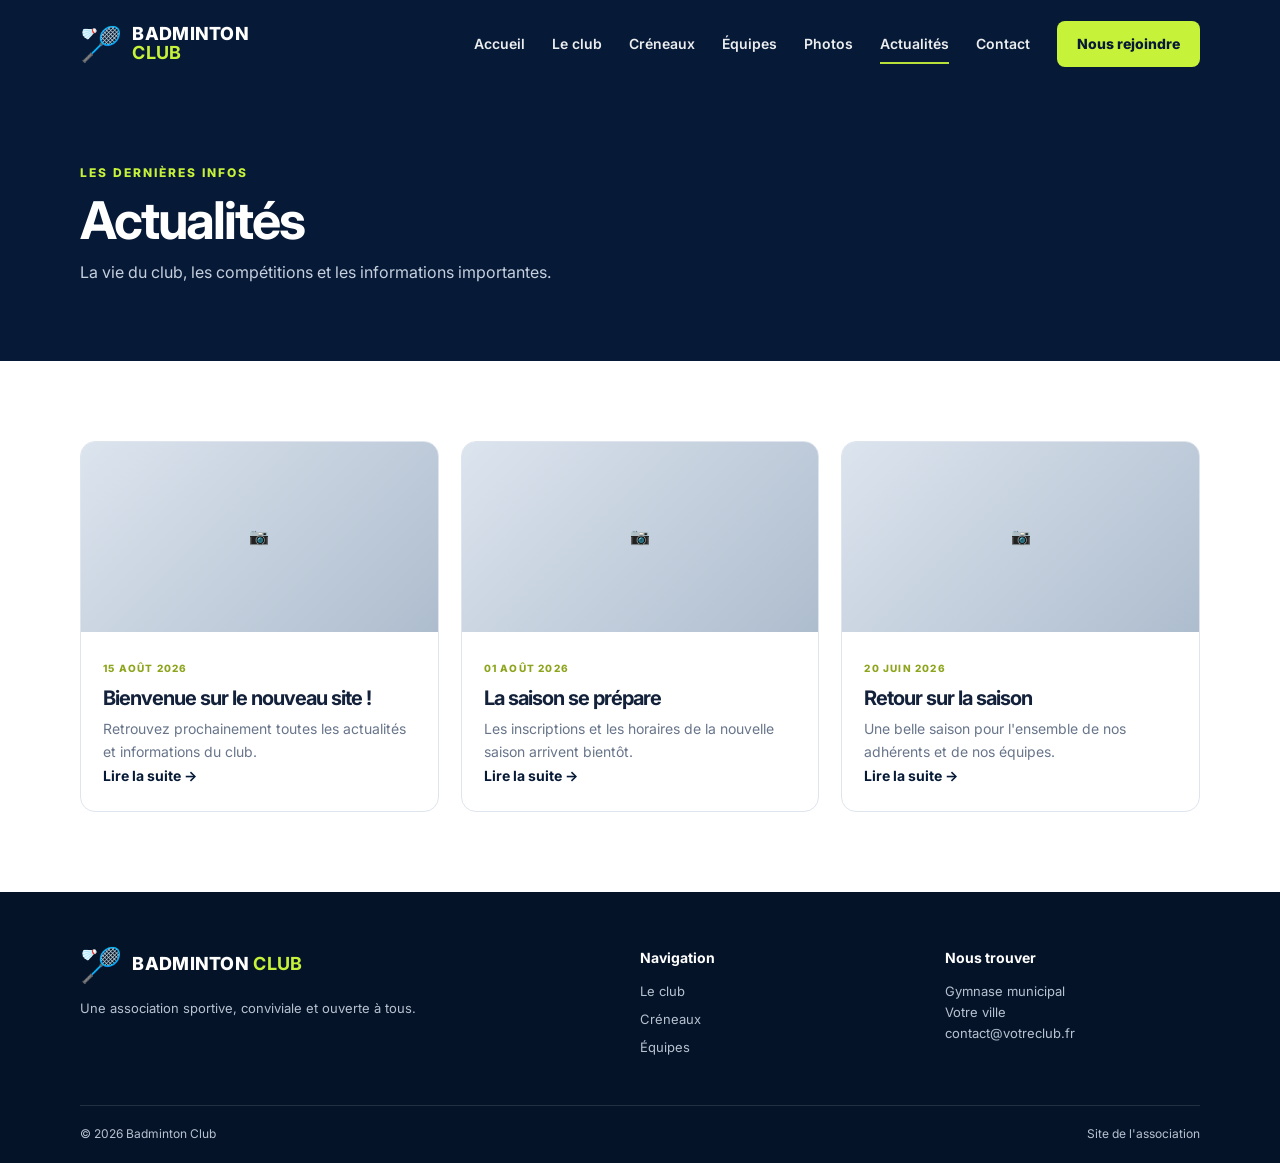
==== actualites.html @ fea5c107 "first commit" ====
<!DOCTYPE html>
<html lang="fr"><head><meta charset="UTF-8"><meta name="viewport" content="width=device-width, initial-scale=1.0">
<title>Actualités — Badminton Club</title>
<link rel="preconnect" href="https://fonts.googleapis.com"><link rel="preconnect" href="https://fonts.gstatic.com" crossorigin>
<link href="https://fonts.googleapis.com/css2?family=Inter:wght@400;500;600;700;800&display=swap" rel="stylesheet">
<link rel="stylesheet" href="assets/css/style.css"></head><body>
<header class="site-header"><div class="container nav-wrap">
<a class="brand" href="index.html"><span class="brand-icon">🏸</span><span>BADMINTON<br><strong>CLUB</strong></span></a>
<button class="menu-toggle" aria-label="Ouvrir le menu" aria-expanded="false"><span></span><span></span><span></span></button>
<nav class="main-nav"><a class="" href="index.html">Accueil</a><a class="" href="club.html">Le club</a><a class="" href="creneaux.html">Créneaux</a><a class="" href="equipes.html">Équipes</a><a class="" href="photos.html">Photos</a><a class="active" href="actualites.html">Actualités</a><a class="" href="contact.html">Contact</a><a class="nav-cta" href="contact.html">Nous rejoindre</a></nav>
</div></header>
<main>
<section class="page-hero"><div class="container"><p class="eyebrow">LES DERNIÈRES INFOS</p><h1>Actualités</h1><p>La vie du club, les compétitions et les informations importantes.</p></div></section>
<section class="section section-light"><div class="container cards-3">
<article class="news-card"><div class="news-image image-placeholder"><div>📷</div></div><div class="news-body"><span class="date">15 AOÛT 2026</span><h2>Bienvenue sur le nouveau site !</h2><p>Retrouvez prochainement toutes les actualités et informations du club.</p><a class="text-link dark-link" href="#">Lire la suite →</a></div></article>
<article class="news-card"><div class="news-image image-placeholder"><div>📷</div></div><div class="news-body"><span class="date">01 AOÛT 2026</span><h2>La saison se prépare</h2><p>Les inscriptions et les horaires de la nouvelle saison arrivent bientôt.</p><a class="text-link dark-link" href="#">Lire la suite →</a></div></article>
<article class="news-card"><div class="news-image image-placeholder"><div>📷</div></div><div class="news-body"><span class="date">20 JUIN 2026</span><h2>Retour sur la saison</h2><p>Une belle saison pour l'ensemble de nos adhérents et de nos équipes.</p><a class="text-link dark-link" href="#">Lire la suite →</a></div></article>
</div></section></main>
<footer class="footer"><div class="container footer-grid">
<div><a class="brand footer-brand" href="index.html"><span class="brand-icon">🏸</span><span>BADMINTON <strong>CLUB</strong></span></a><p>Une association sportive, conviviale et ouverte à tous.</p></div>
<div><h3>Navigation</h3><a href="club.html">Le club</a><a href="creneaux.html">Créneaux</a><a href="equipes.html">Équipes</a></div>
<div><h3>Nous trouver</h3><p>Gymnase municipal<br>Votre ville</p><p>contact@votreclub.fr</p></div>
</div><div class="container footer-bottom"><span>© 2026 Badminton Club</span><span>Site de l'association</span></div></footer>
<script src="assets/js/main.js"></script></body></html>
---- assets/css/style.css ----
:root{
  --navy:#061936;--navy-2:#0b2348;--lime:#c7f23a;--lime-dark:#a9d71f;
  --white:#fff;--text:#13213a;--muted:#68758a;--light:#f5f7fa;--border:#dfe5ed;
  --radius:16px;--shadow:0 12px 35px rgba(6,25,54,.10);--max:1120px;
}
*{box-sizing:border-box;margin:0;padding:0} html{scroll-behavior:smooth}
body{font-family:Inter,Arial,sans-serif;color:var(--text);line-height:1.6;background:var(--white)}
a{text-decoration:none;color:inherit} img{max-width:100%;display:block}
.container{width:min(var(--max),calc(100% - 40px));margin:auto}
.site-header{height:88px;background:var(--navy);color:#fff;position:relative;z-index:100}
.nav-wrap{height:100%;display:flex;align-items:center;justify-content:space-between}
.brand{display:flex;align-items:center;gap:10px;font-weight:800;line-height:1.05;font-size:18px;letter-spacing:.3px}
.brand strong,.brand span:last-child strong{color:var(--lime)}
.brand-icon{font-size:34px}
.main-nav{display:flex;align-items:center;gap:27px;font-size:14px;font-weight:600}
.main-nav>a:not(.nav-cta){opacity:.92;position:relative;padding:32px 0}
.main-nav>a:not(.nav-cta):after{content:"";height:2px;background:var(--lime);position:absolute;left:0;right:0;bottom:23px;transform:scaleX(0);transition:.2s}
.main-nav>a.active:after,.main-nav>a:hover:after{transform:scaleX(1)}
.nav-cta{background:var(--lime);color:var(--navy);padding:12px 20px;border-radius:8px;font-weight:800}
.menu-toggle{display:none;background:none;border:0;color:#fff;width:42px;cursor:pointer}.menu-toggle span{display:block;height:2px;background:#fff;margin:6px 0;border-radius:2px}
.hero{min-height:490px;background:linear-gradient(90deg,rgba(6,25,54,.98) 0%,rgba(6,25,54,.84) 45%,rgba(6,25,54,.25) 100%),url("../images/hero.jpg") center/cover;position:relative;color:#fff}
.hero-content{min-height:490px;display:flex;align-items:center}.hero-copy{max-width:650px;padding:60px 0}
.eyebrow{font-size:12px;font-weight:800;letter-spacing:2px;color:var(--lime);margin-bottom:12px}.eyebrow.dark{color:#92b923}
h1{font-size:clamp(42px,6vw,68px);line-height:1.04;letter-spacing:-2px;margin-bottom:22px}h1 span{color:var(--lime)}
.hero-text{font-size:17px;max-width:560px;color:#eef3fb;margin-bottom:28px}.hero-actions{display:flex;gap:14px;flex-wrap:wrap}
.btn{display:inline-flex;align-items:center;justify-content:center;gap:8px;border:0;border-radius:9px;padding:13px 22px;font:700 14px Inter;cursor:pointer;transition:.2s}
.btn-primary{background:var(--lime);color:var(--navy)}.btn-primary:hover{background:var(--lime-dark);transform:translateY(-2px)}
.inscription-btn {
  padding: 17px 35px;
  font-size: 16px;
  gap: 20px;
}
.inscription-icon {
  font-size: 22px;
}
/* =========================================================
   BOUTONS
   ========================================================= */

.btn-outline {
    border: 1px solid rgba(255, 255, 255, 0.75);
    color: #fff;
}

.btn-outline:hover {
    background: #fff;
    color: var(--navy);
}

.btn-dark {
    background: var(--navy);
    color: #fff;
}

.btn-dark:hover {
    transform: translateY(-2px);
}


/* =========================================================
   BANDEAU DES POINTS FORTS
   ========================================================= */

.feature-strip {
    background: #fff;
    padding: 20px 0;
    box-shadow: 0 6px 25px rgba(0, 0, 0, 0.05);
    position: relative;
    z-index: 2;
}

.feature-grid {
    display: grid;
    grid-template-columns: repeat(3, 1fr);
    gap: 22px;
}

.feature-card {
    display: flex;
    align-items: center;
    gap: 16px;
    padding: 14px 20px;
    border: 1px solid var(--border);
    border-radius: 13px;
}

.feature-icon {
    display: grid;
    place-items: center;
    flex: 0 0 48px;
    height: 48px;
    background: var(--navy);
    border-radius: 50%;
    color: #fff;
    font-size: 22px;
}

.feature-card h3 {
    font-size: 15px;
}

.feature-card p {
    font-size: 12px;
    color: var(--muted);
}


/* =========================================================
   SECTIONS
   ========================================================= */

.section {
    padding: 80px 0;
}

.section-light {
    background: #fff;
}

.soft-bg {
    background: var(--light);
}


/* =========================================================
   BLOCS EN DEUX COLONNES
   ========================================================= */

.split {
    display: grid;
    grid-template-columns: 1fr 1fr;
    gap: 70px;
    align-items: center;
}

.split-copy h2,
.section h2 {
    font-size: 36px;
    line-height: 1.15;
    letter-spacing: -1px;
    margin-bottom: 18px;
}

.split-copy > p:not(.eyebrow) {
    color: var(--muted);
    margin-bottom: 14px;
    max-width: 540px;
}

.split-copy .btn {
    margin-top: 12px;
}


/* =========================================================
   IMAGES / PLACEHOLDERS
   ========================================================= */

.image-placeholder {
    min-height: 280px;
    background: linear-gradient(135deg, #dce4ee, #aebdce);
    border-radius: 14px;
    display: grid;
    place-items: center;
    color: var(--navy);
    overflow: hidden;
}

.image-placeholder > div {
    text-align: center;
    display: flex;
    flex-direction: column;
    gap: 7px;
    align-items: center;
    font-weight: 700;
}

.image-placeholder span {
    font-size: 32px;
}

.image-placeholder small {
    font-weight: 500;
    color: #52657e;
}

.tall {
    min-height: 390px;
}


/* =========================================================
   APERÇU DES CRÉNEAUX SUR LA PAGE D'ACCUEIL
   ========================================================= */

.schedule-preview {
    background: var(--navy);
    color: #fff;
}

.section-heading {
    display: flex;
    align-items: end;
    justify-content: space-between;
    margin-bottom: 25px;
}

.light-heading h2 {
    margin: 0;
}

.text-link {
    color: var(--lime);
    font-weight: 700;
    font-size: 14px;
}

.schedule-home-grid {
    display: grid;
    grid-template-columns: repeat(4, 1fr);
    gap: 14px;
}

.schedule-card {
    border: 1px solid rgba(255, 255, 255, 0.25);
    border-radius: 12px;
    padding: 18px;
    display: flex;
    gap: 14px;
}

.schedule-card > span {
    display: grid;
    place-items: center;
    background: rgba(199, 242, 58, 0.14);
    width: 42px;
    height: 42px;
    border-radius: 50%;
}

.schedule-card strong,
.schedule-card small {
    display: block;
}

.schedule-card small {
    font-size: 12px;
    color: #b9c4d4;
}


/* =========================================================
   TABLEAU DES CRÉNEAUX
   ========================================================= */

.schedule-table {
    width: 100%;
    border: 1px solid var(--border);
    border-radius: 14px;
    overflow: hidden;
    background: #fff;
    box-shadow: var(--shadow);
}

.schedule-row {
    display: grid;

    /* Jour / Horaire / Type */
    grid-template-columns: 1fr 1.2fr 1fr;

    align-items: center;
    gap: 20px;

    padding: 18px 22px;

    border-top: 1px solid var(--border);
}

.schedule-row:first-child {
    border-top: none;
}


/* En-tête du tableau */

.schedule-row.header {
    background: var(--navy);
    color: #fff;

    border-top: none;

    font-size: 13px;
    font-weight: 700;
}


/* Texte du tableau */

.schedule-row strong {
    font-size: 14px;
}

.schedule-row > span {
    font-size: 14px;
    color: var(--muted);
}


/* Étiquette "Jeu libre" / "Entraînement" */

.tag {
    display: inline-block;

    width: max-content;

    padding: 5px 12px;

    background: #e9edf2;
    color: #27384f;

    border-radius: 20px;

    font-size: 11px;
    font-weight: 700;
}

.tag-green {
    background: #edf8c9;
    color: #486300;
}


/* =========================================================
   BLOC INFORMATION
   ========================================================= */

.notice {
    margin-top: 25px;

    padding: 20px;

    background: #f2f7df;

    border-left: 4px solid var(--lime-dark);
    border-radius: 8px;
}

.notice strong {
    font-size: 14px;
}

.notice p {
    color: #5d684b;
    font-size: 14px;
    margin-top: 4px;
}


/* =========================================================
   BANDEAU CTA
   ========================================================= */

.cta-banner {
    display: flex;
    justify-content: space-between;
    align-items: center;
    gap: 30px;

    background: var(--light);

    padding: 35px 45px;

    border-radius: 18px;
}

.cta-banner h2 {
    margin-bottom: 5px;
}

.cta-banner p:last-child {
    color: var(--muted);
}


/* =========================================================
   FOOTER
   ========================================================= */

.footer {
    background: #041328;
    color: #b7c2d1;

    padding: 55px 0 20px;
}

.footer-grid {
    display: grid;
    grid-template-columns: 2fr 1fr 1fr;
    gap: 50px;
}

.footer-brand {
    color: #fff;
    margin-bottom: 15px;
}

.footer h3 {
    font-size: 14px;
    color: #fff;
    margin-bottom: 12px;
}

.footer-grid a:not(.brand) {
    display: block;
    font-size: 13px;
    margin: 7px 0;
}

.footer p {
    font-size: 13px;
}

.footer-bottom {
    border-top: 1px solid rgba(255, 255, 255, 0.12);

    margin-top: 40px;
    padding-top: 18px;

    display: flex;
    justify-content: space-between;

    font-size: 12px;
}


/* =========================================================
   EN-TÊTE DES PAGES
   ========================================================= */

.page-hero {
    background: var(--navy);
    color: #fff;

    padding: 75px 0;
}

.page-hero h1 {
    font-size: 52px;
    margin-bottom: 12px;
}

.page-hero > div > p:last-child {
    color: #c5cfdd;
    max-width: 600px;
}


/* =========================================================
   CARTES
   ========================================================= */

.cards-3 {
    display: grid;
    grid-template-columns: repeat(3, 1fr);
    gap: 22px;
}

.cards-2 {
    display: grid;
    grid-template-columns: repeat(2, 1fr);
    gap: 25px;
}

.info-card,
.news-card,
.team-card {
    background: #fff;

    border: 1px solid var(--border);
    border-radius: 15px;

    overflow: hidden;
}

.info-card {
    padding: 28px;
}

.info-card > span {
    font-size: 30px;
}

.info-card h3 {
    margin: 12px 0 7px;
}

.info-card p,
.news-body p,
.team-body p {
    color: var(--muted);
    font-size: 14px;
}


/* =========================================================
   ÉQUIPES
   ========================================================= */

.team-photo {
    border-radius: 0;
    min-height: 240px;
}

.team-body {
    padding: 24px;
}

.team-body h2 {
    margin: 12px 0 8px;
}

.dark-link {
    color: var(--navy);
}


/* =========================================================
   GALERIE
   ========================================================= */

.gallery {
    display: grid;
    grid-template-columns: repeat(3, 1fr);
    gap: 18px;
}

.gallery-item {
    min-height: 240px;
}

.gallery-item.large {
    grid-row: span 2;
    min-height: 498px;
}

.gallery-item .image-placeholder {
    height: 100%;
    min-height: 240px;
}


/* =========================================================
   ACTUALITÉS
   ========================================================= */

.news-image {
    min-height: 190px;
    border-radius: 0;
}

.news-body {
    padding: 22px;
}

.news-body h2 {
    font-size: 20px;
    margin: 8px 0;
}

.date {
    font-size: 10px;
    font-weight: 800;
    letter-spacing: 1.2px;
    color: #8ca51d;
}


/* =========================================================
   CONTACT
   ========================================================= */

.contact-grid {
    display: grid;
    grid-template-columns: 1fr 1fr;
    gap: 70px;
}

.contact-list {
    margin-top: 30px;

    display: grid;
    gap: 18px;
}

.contact-list > div {
    display: flex;
    gap: 14px;
}

.contact-list span {
    font-size: 22px;
}

.contact-list strong {
    font-size: 14px;
}

.contact-list p {
    font-size: 13px;
    color: var(--muted);
}


/* =========================================================
   FORMULAIRE
   ========================================================= */

.form-card {
    background: var(--light);

    border-radius: 16px;

    padding: 30px;
}

.form-card h2 {
    font-size: 25px;
}

.form-card form {
    display: grid;
    gap: 16px;
}

.form-card label {
    display: grid;
    gap: 6px;

    font-size: 13px;
    font-weight: 700;
}

.form-card input,
.form-card textarea {
    font: 14px Inter;

    padding: 12px 14px;

    border: 1px solid var(--border);
    border-radius: 8px;

    background: #fff;

    outline: none;
}

.form-card input:focus,
.form-card textarea:focus {
    border-color: #9ebf2c;
}

.form-help {
    font-size: 11px;
    color: var(--muted);
}


/* =========================================================
   INSCRIPTION
   ========================================================= */

.inscription-list {
    list-style: none;

    margin-top: 20px;

    display: grid;
    gap: 8px;

    color: var(--text);
    font-size: 14px;
}

.inscription-list li {
    font-weight: 600;
}

.inscription-intro {
    margin-bottom: 20px;
    line-height: 1.5;
}

.inscription-choice {
    display: grid;
    gap: 12px;
}

.license-choice {
    display: flex;
    align-items: center;
    gap: 15px;

    padding: 16px;

    background: #fff;

    border: 1px solid var(--border);
    border-radius: 10px;

    transition: 0.2s;
}

.license-choice:hover {
    border-color: var(--lime-dark);

    transform: translateY(-2px);

    box-shadow: var(--shadow);
}

.license-choice > span {
    display: grid;
    place-items: center;

    width: 45px;
    height: 45px;

    flex-shrink: 0;

    background: var(--navy);

    border-radius: 50%;

    font-size: 21px;
}

.license-choice strong,
.license-choice small {
    display: block;
}

.license-choice strong {
    font-size: 14px;
}

.license-choice small {
    color: var(--muted);
    font-size: 12px;
}


/* =========================================================
   RESPONSIVE — TABLETTE
   ========================================================= */

@media (max-width: 900px) {

    .main-nav {
        gap: 15px;
    }

    .main-nav > a:not(.nav-cta) {
        font-size: 12px;
    }

    .schedule-home-grid {
        grid-template-columns: repeat(2, 1fr);
    }

    .feature-grid {
        grid-template-columns: 1fr;
    }

    .split {
        gap: 35px;
    }

    .footer-grid {
        grid-template-columns: 1.5fr 1fr 1fr;
    }
}


/* =========================================================
   RESPONSIVE — MOBILE
   ========================================================= */

@media (max-width: 760px) {

    .container {
        width: min(var(--max), calc(100% - 28px));
    }

    .site-header {
        height: 72px;
    }

    .brand {
        font-size: 15px;
    }

    .brand-icon {
        font-size: 28px;
    }


    /* Menu mobile */

    .menu-toggle {
        display: block;
    }

    .main-nav {
        position: absolute;

        left: 0;
        right: 0;
        top: 72px;

        background: var(--navy);

        display: none;

        flex-direction: column;
        align-items: stretch;

        padding: 12px 20px 22px;

        box-shadow: 0 15px 25px rgba(0, 0, 0, 0.2);

        gap: 0;
    }

    .main-nav.open {
        display: flex;
    }

    .main-nav > a:not(.nav-cta) {
        padding: 13px 5px;
    }

    .main-nav > a:not(.nav-cta)::after {
        display: none;
    }

    .nav-cta {
        text-align: center;
        margin-top: 8px;
    }


    /* Hero */

    .hero,
    .hero-content {
        min-height: 570px;
    }

    .hero {
        background:
            linear-gradient(
                180deg,
                rgba(6, 25, 54, 0.9),
                rgba(6, 25, 54, 0.96)
            ),
            url("../images/hero.jpg") center / cover;
    }

    .hero-copy {
        padding: 45px 0;
    }

    .hero h1 {
        font-size: 46px;
    }

    .hero-text {
        font-size: 15px;
    }


    /* Points forts */

    .feature-strip {
        padding: 15px 0;
    }

    .feature-grid {
        gap: 10px;
    }

    .feature-card {
        padding: 12px 15px;
    }

    .feature-card p {
        font-size: 11px;
    }


    /* Sections */

    .section {
        padding: 58px 0;
    }

    .split,
    .cards-2,
    .contact-grid {
        grid-template-columns: 1fr;
    }

    .split {
        gap: 30px;
    }

    .split .image-placeholder {
        order: -1;
        min-height: 250px;
    }

    .section h2 {
        font-size: 30px;
    }

    .page-hero {
        padding: 55px 0;
    }

    .page-hero h1 {
        font-size: 43px;
    }


    /* Créneaux accueil */

    .schedule-home-grid {
        grid-template-columns: 1fr;
    }

    .section-heading {
        align-items: start;
        gap: 15px;
        flex-direction: column;
    }

    .cta-banner {
        align-items: start;
        flex-direction: column;
        padding: 28px;
    }


    /* Footer */

    .footer-grid {
        grid-template-columns: 1fr 1fr;
        gap: 30px;
    }

    .footer-grid > div:first-child {
        grid-column: 1 / -1;
    }

    .footer-bottom {
        gap: 10px;
        flex-direction: column;
    }


    /* =====================================================
       TABLEAU DES CRÉNEAUX SUR MOBILE
       ===================================================== */

    .schedule-table {
        border-radius: 10px;
    }

    .schedule-row {
        grid-template-columns: 1fr 1fr;

        padding: 16px;

        gap: 10px 15px;
    }

    /* On cache l'en-tête sur mobile */
    .schedule-row.header {
        display: none;
    }

    .schedule-row strong {
        font-size: 14px;
    }

    .schedule-row > span {
        font-size: 12px;
    }

    .schedule-row .tag {
        font-size: 10px;
        padding: 4px 9px;
    }


    /* Cartes / galerie */

    .cards-3,
    .gallery {
        grid-template-columns: 1fr;
    }

    .gallery-item,
    .gallery-item.large {
        grid-row: auto;
        min-height: 250px;
    }

    .gallery-item .image-placeholder {
        min-height: 250px;
    }
}


/* =========================================================
   RESPONSIVE — PETITS TÉLÉPHONES
   ========================================================= */

@media (max-width: 420px) {

    .hero h1 {
        font-size: 39px;
    }

    .hero-actions {
        flex-direction: column;
        align-items: stretch;
    }

    .btn {
        width: 100%;
    }

    .footer-grid {
        grid-template-columns: 1fr;
    }

    .footer-grid > div:first-child {
        grid-column: auto;
    }


    /* Tableau très petit écran */

    .schedule-row {
        grid-template-columns: 1fr;
    }

    .schedule-row > span {
        display: block;
    }

    .form-card {
        padding: 22px;
    }
}
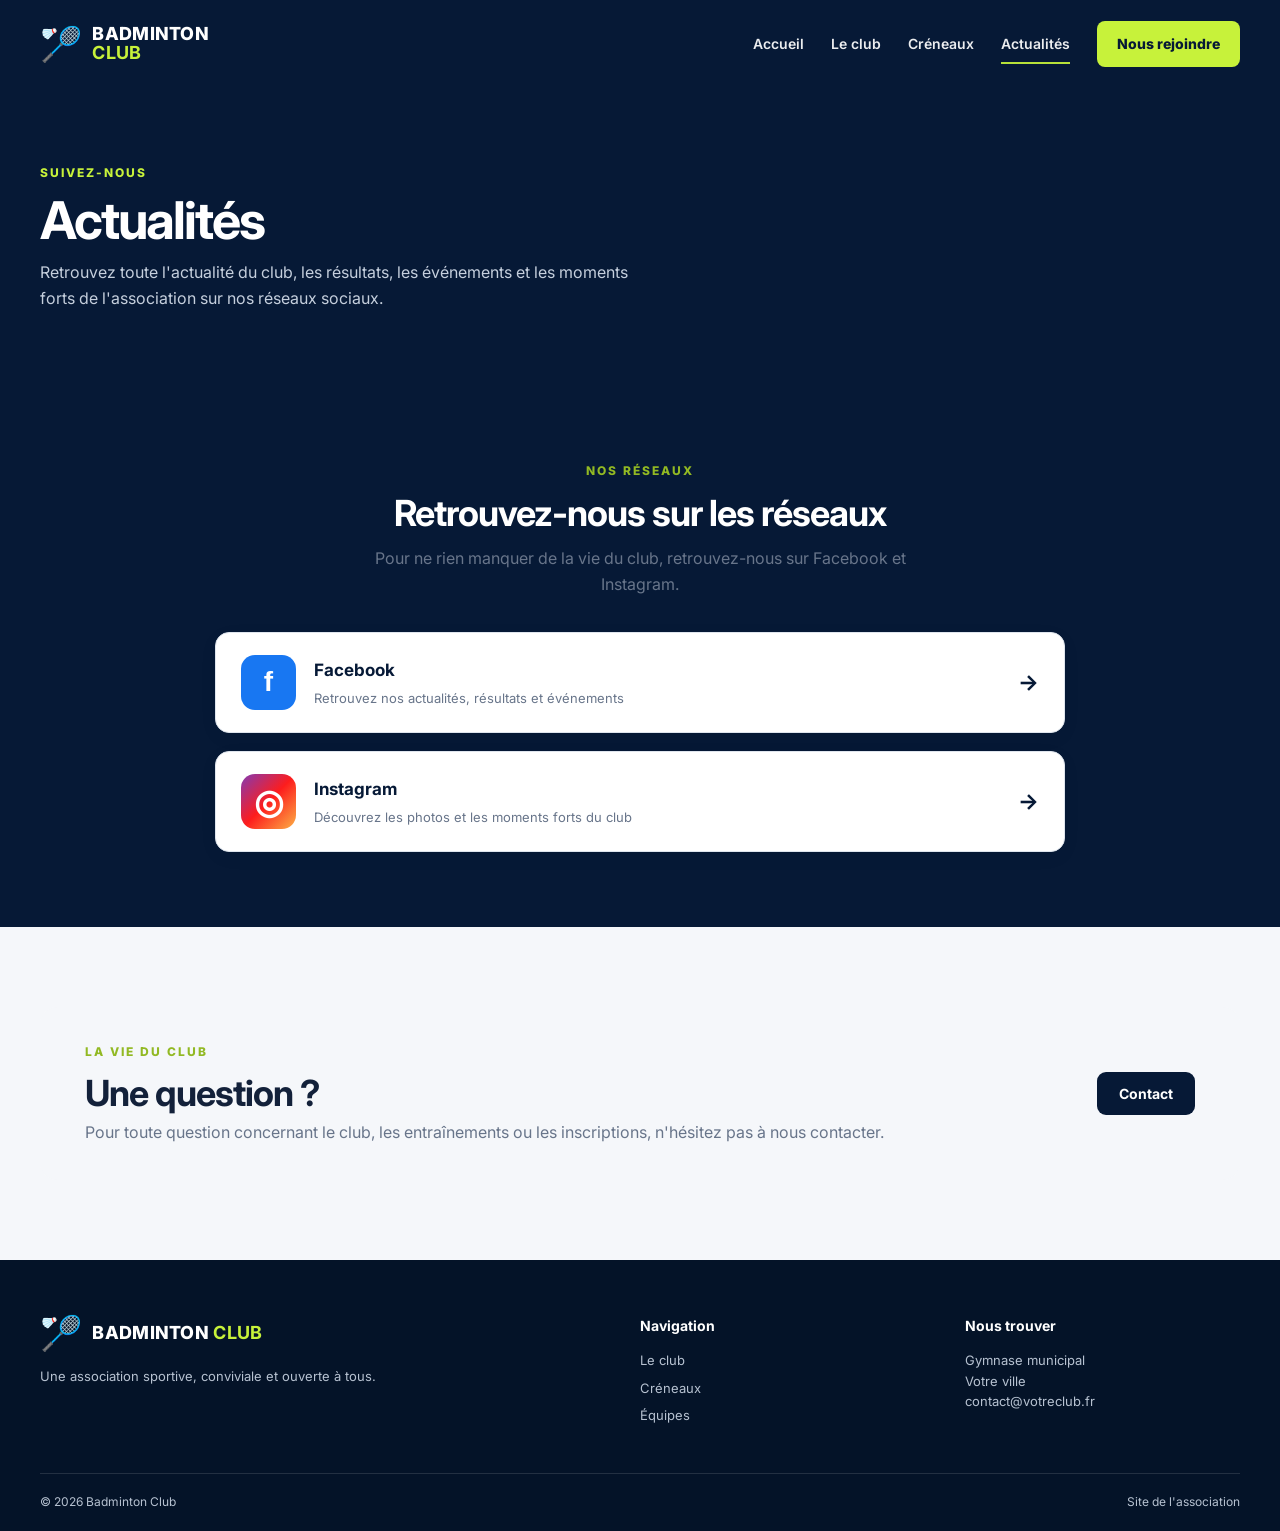
==== commit 3436dbfc: "update" ====
--- a/actualites.html
+++ b/actualites.html
@@ -7,15 +7,162 @@
 <header class="site-header"><div class="container nav-wrap">
 <a class="brand" href="index.html"><span class="brand-icon">🏸</span><span>BADMINTON<br><strong>CLUB</strong></span></a>
 <button class="menu-toggle" aria-label="Ouvrir le menu" aria-expanded="false"><span></span><span></span><span></span></button>
-<nav class="main-nav"><a class="" href="index.html">Accueil</a><a class="" href="club.html">Le club</a><a class="" href="creneaux.html">Créneaux</a><a class="" href="equipes.html">Équipes</a><a class="" href="photos.html">Photos</a><a class="active" href="actualites.html">Actualités</a><a class="" href="contact.html">Contact</a><a class="nav-cta" href="contact.html">Nous rejoindre</a></nav>
+  <nav class="main-nav">
+      <a href="index.html">Accueil</a>
+      <a href="club.html">Le club</a>
+      <a href="creneaux.html">Créneaux</a>
+      <a class="active" href="actualites.html">Actualités</a>
+      <!-- <a href="equipes.html">Équipes</a>
+      <a href="photos.html">Photos</a>
+      <a href="contact.html">Contact</a> -->
+      <a class="nav-cta" href="inscription.html">Nous rejoindre</a>
+    </nav>
+
 </div></header>
+
 <main>
-<section class="page-hero"><div class="container"><p class="eyebrow">LES DERNIÈRES INFOS</p><h1>Actualités</h1><p>La vie du club, les compétitions et les informations importantes.</p></div></section>
-<section class="section section-light"><div class="container cards-3">
-<article class="news-card"><div class="news-image image-placeholder"><div>📷</div></div><div class="news-body"><span class="date">15 AOÛT 2026</span><h2>Bienvenue sur le nouveau site !</h2><p>Retrouvez prochainement toutes les actualités et informations du club.</p><a class="text-link dark-link" href="#">Lire la suite →</a></div></article>
-<article class="news-card"><div class="news-image image-placeholder"><div>📷</div></div><div class="news-body"><span class="date">01 AOÛT 2026</span><h2>La saison se prépare</h2><p>Les inscriptions et les horaires de la nouvelle saison arrivent bientôt.</p><a class="text-link dark-link" href="#">Lire la suite →</a></div></article>
-<article class="news-card"><div class="news-image image-placeholder"><div>📷</div></div><div class="news-body"><span class="date">20 JUIN 2026</span><h2>Retour sur la saison</h2><p>Une belle saison pour l'ensemble de nos adhérents et de nos équipes.</p><a class="text-link dark-link" href="#">Lire la suite →</a></div></article>
-</div></section></main>
+
+    <!-- EN-TÊTE -->
+
+    <section class="page-hero">
+        <div class="container">
+
+            <p class="eyebrow">SUIVEZ-NOUS</p>
+
+            <h1>Actualités</h1>
+
+            <p>
+                Retrouvez toute l'actualité du club, les résultats,
+                les événements et les moments forts de l'association
+                sur nos réseaux sociaux.
+            </p>
+
+        </div>
+    </section>
+
+
+    <!-- RÉSEAUX SOCIAUX -->
+
+    <section class="section section-light">
+
+        <div class="container">
+
+            <div class="social-page">
+
+                <p class="eyebrow dark">NOS RÉSEAUX</p>
+
+                <h2>Retrouvez-nous sur les réseaux</h2>
+
+                <p class="social-intro">
+                    Pour ne rien manquer de la vie du club, retrouvez-nous
+                    sur Facebook et Instagram.
+                </p>
+
+
+                <div class="social-links">
+
+                    <!-- FACEBOOK -->
+
+                    <a
+                        class="social-card"
+                        href="https://www.facebook.com/Bad.club.crevin/?locale=fr_FR"
+                        target="_blank"
+                        rel="noopener noreferrer"
+                    >
+
+                        <div class="social-icon facebook-icon">
+                            f
+                        </div>
+
+                        <div class="social-content">
+
+                            <strong>Facebook</strong>
+
+                            <span>
+                                Retrouvez nos actualités,
+                                résultats et événements
+                            </span>
+
+                        </div>
+
+                        <span class="social-arrow">→</span>
+
+                    </a>
+
+
+                    <!-- INSTAGRAM -->
+
+                    <a
+                        class="social-card"
+                        href="https://www.instagram.com/badminton_crevin/"
+                        target="_blank"
+                        rel="noopener noreferrer"
+                    >
+
+                        <div class="social-icon instagram-icon">
+                            ◎
+                        </div>
+
+                        <div class="social-content">
+
+                            <strong>Instagram</strong>
+
+                            <span>
+                                Découvrez les photos et les moments
+                                forts du club
+                            </span>
+
+                        </div>
+
+                        <span class="social-arrow">→</span>
+
+                    </a>
+
+                </div>
+
+            </div>
+
+        </div>
+
+    </section>
+
+
+    <!-- PETIT BANDEAU -->
+
+    <section class="section soft-bg">
+
+        <div class="container">
+
+            <div class="cta-banner">
+
+                <div>
+
+                    <p class="eyebrow dark">LA VIE DU CLUB</p>
+
+                    <h2>Une question ?</h2>
+
+                    <p>
+                        Pour toute question concernant le club,
+                        les entraînements ou les inscriptions,
+                        n'hésitez pas à nous contacter.
+                    </p>
+
+                </div>
+
+                <a class="btn btn-dark" href="mailto:badsraquets@gmail.com">
+                    Contact
+                </a>
+            </div>
+
+        </div>
+
+    </section>
+
+</main>
+
+
+
+
 <footer class="footer"><div class="container footer-grid">
 <div><a class="brand footer-brand" href="index.html"><span class="brand-icon">🏸</span><span>BADMINTON <strong>CLUB</strong></span></a><p>Une association sportive, conviviale et ouverte à tous.</p></div>
 <div><h3>Navigation</h3><a href="club.html">Le club</a><a href="creneaux.html">Créneaux</a><a href="equipes.html">Équipes</a></div>
--- a/assets/css/style.css
+++ b/assets/css/style.css
@@ -1,41 +1,213 @@
-:root{
-  --navy:#061936;--navy-2:#0b2348;--lime:#c7f23a;--lime-dark:#a9d71f;
-  --white:#fff;--text:#13213a;--muted:#68758a;--light:#f5f7fa;--border:#dfe5ed;
-  --radius:16px;--shadow:0 12px 35px rgba(6,25,54,.10);--max:1120px;
-}
-*{box-sizing:border-box;margin:0;padding:0} html{scroll-behavior:smooth}
-body{font-family:Inter,Arial,sans-serif;color:var(--text);line-height:1.6;background:var(--white)}
-a{text-decoration:none;color:inherit} img{max-width:100%;display:block}
-.container{width:min(var(--max),calc(100% - 40px));margin:auto}
-.site-header{height:88px;background:var(--navy);color:#fff;position:relative;z-index:100}
-.nav-wrap{height:100%;display:flex;align-items:center;justify-content:space-between}
-.brand{display:flex;align-items:center;gap:10px;font-weight:800;line-height:1.05;font-size:18px;letter-spacing:.3px}
-.brand strong,.brand span:last-child strong{color:var(--lime)}
-.brand-icon{font-size:34px}
-.main-nav{display:flex;align-items:center;gap:27px;font-size:14px;font-weight:600}
-.main-nav>a:not(.nav-cta){opacity:.92;position:relative;padding:32px 0}
-.main-nav>a:not(.nav-cta):after{content:"";height:2px;background:var(--lime);position:absolute;left:0;right:0;bottom:23px;transform:scaleX(0);transition:.2s}
-.main-nav>a.active:after,.main-nav>a:hover:after{transform:scaleX(1)}
-.nav-cta{background:var(--lime);color:var(--navy);padding:12px 20px;border-radius:8px;font-weight:800}
-.menu-toggle{display:none;background:none;border:0;color:#fff;width:42px;cursor:pointer}.menu-toggle span{display:block;height:2px;background:#fff;margin:6px 0;border-radius:2px}
-.hero{min-height:490px;background:linear-gradient(90deg,rgba(6,25,54,.98) 0%,rgba(6,25,54,.84) 45%,rgba(6,25,54,.25) 100%),url("../images/hero.jpg") center/cover;position:relative;color:#fff}
-.hero-content{min-height:490px;display:flex;align-items:center}.hero-copy{max-width:650px;padding:60px 0}
-.eyebrow{font-size:12px;font-weight:800;letter-spacing:2px;color:var(--lime);margin-bottom:12px}.eyebrow.dark{color:#92b923}
-h1{font-size:clamp(42px,6vw,68px);line-height:1.04;letter-spacing:-2px;margin-bottom:22px}h1 span{color:var(--lime)}
-.hero-text{font-size:17px;max-width:560px;color:#eef3fb;margin-bottom:28px}.hero-actions{display:flex;gap:14px;flex-wrap:wrap}
-.btn{display:inline-flex;align-items:center;justify-content:center;gap:8px;border:0;border-radius:9px;padding:13px 22px;font:700 14px Inter;cursor:pointer;transition:.2s}
-.btn-primary{background:var(--lime);color:var(--navy)}.btn-primary:hover{background:var(--lime-dark);transform:translateY(-2px)}
-.inscription-btn {
-  padding: 17px 35px;
-  font-size: 16px;
-  gap: 20px;
-}
-.inscription-icon {
-  font-size: 22px;
-}
+/* =========================================================
+   VARIABLES
+   ========================================================= */
+
+:root {
+    --navy: #061936;
+    --navy-2: #0b2348;
+
+    --lime: #c7f23a;
+    --lime-dark: #a9d71f;
+
+    --white: #ffffff;
+    --text: #13213a;
+    --muted: #68758a;
+    --light: #f5f7fa;
+    --border: #dfe5ed;
+
+    --radius: 16px;
+    --shadow: 0 12px 35px rgba(6, 25, 54, 0.10);
+
+    /* Largeur maximale du contenu */
+    --max: 1200px;
+}
+
+
+/* =========================================================
+   RESET
+   ========================================================= */
+
+* {
+    box-sizing: border-box;
+    margin: 0;
+    padding: 0;
+}
+
+html {
+    scroll-behavior: smooth;
+}
+
+body {
+    font-family: Inter, Arial, sans-serif;
+    color: var(--text);
+    line-height: 1.6;
+    background: var(--white);
+}
+
+a {
+    text-decoration: none;
+    color: inherit;
+}
+
+img {
+    max-width: 100%;
+    display: block;
+}
+
+
+/* =========================================================
+   CONTENEUR
+   ========================================================= */
+
+.container {
+    width: min(var(--max), calc(100% - 40px));
+    margin: 0 auto;
+}
+
+
+/* =========================================================
+   HEADER / NAVIGATION
+   ========================================================= */
+
+.site-header {
+    height: 88px;
+    background: var(--navy);
+    color: #fff;
+    position: relative;
+    z-index: 100;
+}
+
+.nav-wrap {
+    height: 100%;
+    display: flex;
+    align-items: center;
+    justify-content: space-between;
+}
+
+.brand {
+    display: flex;
+    align-items: center;
+    gap: 10px;
+
+    font-weight: 800;
+    line-height: 1.05;
+    font-size: 18px;
+    letter-spacing: 0.3px;
+}
+
+.brand strong,
+.brand span:last-child strong {
+    color: var(--lime);
+}
+
+.brand-icon {
+    font-size: 34px;
+}
+
+.main-nav {
+    display: flex;
+    align-items: center;
+    gap: 27px;
+
+    font-size: 14px;
+    font-weight: 600;
+}
+
+.main-nav > a:not(.nav-cta) {
+    opacity: 0.92;
+    position: relative;
+    padding: 32px 0;
+}
+
+.main-nav > a:not(.nav-cta)::after {
+    content: "";
+
+    height: 2px;
+
+    background: var(--lime);
+
+    position: absolute;
+    left: 0;
+    right: 0;
+    bottom: 23px;
+
+    transform: scaleX(0);
+    transition: 0.2s;
+}
+
+.main-nav > a.active::after,
+.main-nav > a:hover::after {
+    transform: scaleX(1);
+}
+
+.nav-cta {
+    background: var(--lime);
+    color: var(--navy);
+
+    padding: 12px 20px;
+
+    border-radius: 8px;
+
+    font-weight: 800;
+}
+
+.menu-toggle {
+    display: none;
+
+    background: none;
+    border: 0;
+
+    color: #fff;
+
+    width: 42px;
+
+    cursor: pointer;
+}
+
+.menu-toggle span {
+    display: block;
+
+    height: 2px;
+
+    background: #fff;
+
+    margin: 6px 0;
+
+    border-radius: 2px;
+}
+
+
 /* =========================================================
    BOUTONS
    ========================================================= */
+
+.btn {
+    display: inline-flex;
+    align-items: center;
+    justify-content: center;
+    gap: 8px;
+
+    border: 0;
+    border-radius: 9px;
+
+    padding: 13px 22px;
+
+    font: 700 14px Inter, Arial, sans-serif;
+
+    cursor: pointer;
+
+    transition: 0.2s;
+}
+
+.btn-primary {
+    background: var(--lime);
+    color: var(--navy);
+}
+
+.btn-primary:hover {
+    background: var(--lime-dark);
+    transform: translateY(-2px);
+}
 
 .btn-outline {
     border: 1px solid rgba(255, 255, 255, 0.75);
@@ -57,14 +229,108 @@
 }
 
 
-/* =========================================================
-   BANDEAU DES POINTS FORTS
+/* Bouton inscription accueil */
+
+.inscription-btn {
+    padding: 17px 35px;
+    font-size: 16px;
+    gap: 20px;
+}
+
+.inscription-icon {
+    font-size: 22px;
+}
+
+
+/* =========================================================
+   HERO ACCUEIL
+   ========================================================= */
+
+.hero {
+    min-height: 490px;
+
+    background:
+        linear-gradient(
+            90deg,
+            rgba(6, 25, 54, 0.98) 0%,
+            rgba(6, 25, 54, 0.84) 45%,
+            rgba(6, 25, 54, 0.25) 100%
+        ),
+        url("../images/hero.jpg") center / cover;
+
+    position: relative;
+
+    color: #fff;
+}
+
+.hero-content {
+    min-height: 490px;
+
+    display: flex;
+    align-items: center;
+}
+
+.hero-copy {
+    max-width: 650px;
+    padding: 60px 0;
+}
+
+.eyebrow {
+    font-size: 12px;
+    font-weight: 800;
+    letter-spacing: 2px;
+
+    color: var(--lime);
+
+    margin-bottom: 12px;
+}
+
+.eyebrow.dark {
+    color: #92b923;
+}
+
+h1 {
+    font-size: clamp(42px, 6vw, 68px);
+
+    line-height: 1.04;
+
+    letter-spacing: -2px;
+
+    margin-bottom: 22px;
+}
+
+h1 span {
+    color: var(--lime);
+}
+
+.hero-text {
+    font-size: 17px;
+
+    max-width: 560px;
+
+    color: #eef3fb;
+
+    margin-bottom: 28px;
+}
+
+.hero-actions {
+    display: flex;
+    gap: 14px;
+    flex-wrap: wrap;
+}
+
+
+/* =========================================================
+   BANDEAU POINTS FORTS
    ========================================================= */
 
 .feature-strip {
     background: #fff;
+
     padding: 20px 0;
+
     box-shadow: 0 6px 25px rgba(0, 0, 0, 0.05);
+
     position: relative;
     z-index: 2;
 }
@@ -72,14 +338,18 @@
 .feature-grid {
     display: grid;
     grid-template-columns: repeat(3, 1fr);
+
     gap: 22px;
 }
 
 .feature-card {
     display: flex;
     align-items: center;
+
     gap: 16px;
+
     padding: 14px 20px;
+
     border: 1px solid var(--border);
     border-radius: 13px;
 }
@@ -87,11 +357,18 @@
 .feature-icon {
     display: grid;
     place-items: center;
+
     flex: 0 0 48px;
+
+    width: 48px;
     height: 48px;
+
     background: var(--navy);
+
     border-radius: 50%;
+
     color: #fff;
+
     font-size: 22px;
 }
 
@@ -104,7 +381,6 @@
     color: var(--muted);
 }
 
-
 /* =========================================================
    SECTIONS
    ========================================================= */
@@ -113,8 +389,15 @@
     padding: 80px 0;
 }
 
+.section-gray{
+    background : #C269FF;
+}
 .section-light {
-    background: #fff;
+    background: var(--navy);
+
+    color: #fff;
+
+    padding: 75px 0;
 }
 
 .soft-bg {
@@ -123,27 +406,35 @@
 
 
 /* =========================================================
-   BLOCS EN DEUX COLONNES
+   BLOCS 2 COLONNES
    ========================================================= */
 
 .split {
     display: grid;
+
     grid-template-columns: 1fr 1fr;
+
     gap: 70px;
+
     align-items: center;
 }
 
 .split-copy h2,
 .section h2 {
     font-size: 36px;
+
     line-height: 1.15;
+
     letter-spacing: -1px;
+
     margin-bottom: 18px;
 }
 
 .split-copy > p:not(.eyebrow) {
     color: var(--muted);
+
     margin-bottom: 14px;
+
     max-width: 540px;
 }
 
@@ -153,25 +444,38 @@
 
 
 /* =========================================================
-   IMAGES / PLACEHOLDERS
+   IMAGES
    ========================================================= */
 
 .image-placeholder {
     min-height: 280px;
-    background: linear-gradient(135deg, #dce4ee, #aebdce);
+
+    background: linear-gradient(
+        135deg,
+        #dce4ee,
+        #aebdce
+    );
+
     border-radius: 14px;
+
     display: grid;
     place-items: center;
+
     color: var(--navy);
+
     overflow: hidden;
 }
 
 .image-placeholder > div {
     text-align: center;
+
     display: flex;
     flex-direction: column;
+
     gap: 7px;
+
     align-items: center;
+
     font-weight: 700;
 }
 
@@ -187,88 +491,33 @@
 .tall {
     min-height: 390px;
 }
-
-
-/* =========================================================
-   APERÇU DES CRÉNEAUX SUR LA PAGE D'ACCUEIL
-   ========================================================= */
-
-.schedule-preview {
-    background: var(--navy);
-    color: #fff;
-}
-
-.section-heading {
-    display: flex;
-    align-items: end;
-    justify-content: space-between;
-    margin-bottom: 25px;
-}
-
-.light-heading h2 {
-    margin: 0;
-}
-
-.text-link {
-    color: var(--lime);
-    font-weight: 700;
-    font-size: 14px;
-}
-
-.schedule-home-grid {
-    display: grid;
-    grid-template-columns: repeat(4, 1fr);
-    gap: 14px;
-}
-
-.schedule-card {
-    border: 1px solid rgba(255, 255, 255, 0.25);
-    border-radius: 12px;
-    padding: 18px;
-    display: flex;
-    gap: 14px;
-}
-
-.schedule-card > span {
-    display: grid;
-    place-items: center;
-    background: rgba(199, 242, 58, 0.14);
-    width: 42px;
-    height: 42px;
-    border-radius: 50%;
-}
-
-.schedule-card strong,
-.schedule-card small {
-    display: block;
-}
-
-.schedule-card small {
-    font-size: 12px;
-    color: #b9c4d4;
-}
-
-
 /* =========================================================
    TABLEAU DES CRÉNEAUX
    ========================================================= */
 
 .schedule-table {
     width: 100%;
+
     border: 1px solid var(--border);
     border-radius: 14px;
+
     overflow: hidden;
+
     background: #fff;
-    box-shadow: var(--shadow);
-}
+}
+
+
+/* =========================================================
+   LIGNES DU TABLEAU
+   ========================================================= */
 
 .schedule-row {
     display: grid;
 
-    /* Jour / Horaire / Type */
-    grid-template-columns: 1fr 1.2fr 1fr;
+    grid-template-columns: 1fr 1fr 1.3fr 1.8fr;
 
     align-items: center;
+
     gap: 20px;
 
     padding: 18px 22px;
@@ -276,59 +525,169 @@
     border-top: 1px solid var(--border);
 }
 
-.schedule-row:first-child {
-    border-top: none;
-}
-
-
-/* En-tête du tableau */
+
+/* En-tête */
 
 .schedule-row.header {
     background: var(--navy);
+
     color: #fff;
 
     border-top: none;
 
     font-size: 13px;
+
     font-weight: 700;
 }
 
-
-/* Texte du tableau */
-
-.schedule-row strong {
-    font-size: 14px;
-}
+.schedule-row.header > span {
+    color: #fff;
+}
+
+
+/* Contenu */
 
 .schedule-row > span {
     font-size: 14px;
+
     color: var(--muted);
 }
 
 
-/* Étiquette "Jeu libre" / "Entraînement" */
+/* =========================================================
+   PUBLIC
+   ========================================================= */
+
+.public-badge {
+    display: inline-flex;
+
+    align-items: center;
+    justify-content: center;
+
+    width: fit-content;
+
+    padding: 6px 13px;
+
+    border-radius: 20px;
+
+    font-size: 11px;
+
+    font-weight: 800;
+
+    white-space: nowrap;
+}
+
+
+/* Adultes = BLEU */
+
+.badge-adultes {
+    background: #4D9CE8;
+
+    color: #173b70;
+}
+
+
+/* Jeunes = VERT */
+
+.badge-jeunes {
+    background: #edf8c9;
+
+    color: #486300;
+}
+
+
+/* =========================================================
+   TYPE DE CRÉNEAU
+   ========================================================= */
 
 .tag {
     display: inline-block;
 
-    width: max-content;
-
-    padding: 5px 12px;
-
+    width: fit-content;
+
+    padding: 5px 11px;
+
+    border-radius: 20px;
+
+    font-size: 11px;
+
+    font-weight: 700;
+
+    line-height: 1.3;
+}
+
+
+/* Entraînement = JAUNE */
+
+.tag-green {
+    background: #fff3c4;
+
+    color: #7a5b00;
+}
+
+
+
+/* Tag jaune — Entraînement */
+.tag-yellow {
+    background: #fff3c4;
+    color: #7a5b00;
+}
+
+
+/* Tag gris — Jeu libre */
+.tag-gray {
     background: #e9edf2;
     color: #27384f;
-
-    border-radius: 20px;
-
-    font-size: 11px;
-    font-weight: 700;
-}
-
-.tag-green {
-    background: #edf8c9;
-    color: #486300;
-}
-
+}
+
+
+/* =========================================================
+   MOBILE
+   ========================================================= */
+@media (max-width: 760px) {
+
+    .schedule-row {
+        display: grid;
+
+        grid-template-columns: 1fr;
+
+        gap: 8px;
+
+        padding: 16px;
+    }
+
+    .schedule-row.header {
+        display: none;
+    }
+
+    .schedule-row > span {
+        display: flex;
+
+        justify-content: space-between;
+
+        gap: 15px;
+
+        font-size: 13px;
+    }
+
+    .schedule-row > span::before {
+        content: attr(data-label);
+
+        font-weight: 700;
+
+        color: var(--navy);
+    }
+
+    .schedule-row strong {
+        font-size: 13px;
+    }
+
+    .schedule-row .tag {
+        font-size: 10px;
+
+        padding: 4px 9px;
+    }
+}
 
 /* =========================================================
    BLOC INFORMATION
@@ -342,6 +701,7 @@
     background: #f2f7df;
 
     border-left: 4px solid var(--lime-dark);
+
     border-radius: 8px;
 }
 
@@ -351,19 +711,23 @@
 
 .notice p {
     color: #5d684b;
+
     font-size: 14px;
+
     margin-top: 4px;
 }
 
 
 /* =========================================================
-   BANDEAU CTA
+   CTA
    ========================================================= */
 
 .cta-banner {
     display: flex;
+
     justify-content: space-between;
     align-items: center;
+
     gap: 30px;
 
     background: var(--light);
@@ -388,6 +752,7 @@
 
 .footer {
     background: #041328;
+
     color: #b7c2d1;
 
     padding: 55px 0 20px;
@@ -395,24 +760,31 @@
 
 .footer-grid {
     display: grid;
+
     grid-template-columns: 2fr 1fr 1fr;
+
     gap: 50px;
 }
 
 .footer-brand {
     color: #fff;
+
     margin-bottom: 15px;
 }
 
 .footer h3 {
     font-size: 14px;
+
     color: #fff;
+
     margin-bottom: 12px;
 }
 
 .footer-grid a:not(.brand) {
     display: block;
+
     font-size: 13px;
+
     margin: 7px 0;
 }
 
@@ -424,21 +796,24 @@
     border-top: 1px solid rgba(255, 255, 255, 0.12);
 
     margin-top: 40px;
+
     padding-top: 18px;
 
     display: flex;
+
     justify-content: space-between;
 
     font-size: 12px;
 }
 
-
+/* 
 /* =========================================================
    EN-TÊTE DES PAGES
    ========================================================= */
 
 .page-hero {
     background: var(--navy);
+
     color: #fff;
 
     padding: 75px 0;
@@ -446,13 +821,15 @@
 
 .page-hero h1 {
     font-size: 52px;
+
     margin-bottom: 12px;
 }
 
 .page-hero > div > p:last-child {
     color: #c5cfdd;
+
     max-width: 600px;
-}
+} */
 
 
 /* =========================================================
@@ -461,14 +838,20 @@
 
 .cards-3 {
     display: grid;
+
     grid-template-columns: repeat(3, 1fr);
+
     gap: 22px;
 }
 
 .cards-2 {
     display: grid;
-    grid-template-columns: repeat(2, 1fr);
-    gap: 25px;
+
+    grid-template-columns: repeat(2, minmax(0, 1fr));
+
+    gap: 30px;
+
+    width: 100%;
 }
 
 .info-card,
@@ -477,6 +860,7 @@
     background: #fff;
 
     border: 1px solid var(--border);
+
     border-radius: 15px;
 
     overflow: hidden;
@@ -498,7 +882,103 @@
 .news-body p,
 .team-body p {
     color: var(--muted);
+
     font-size: 14px;
+}
+
+
+/* =========================================================
+   LICENCES
+   ========================================================= */
+
+.license-card {
+    position: relative;
+
+    padding: 32px;
+
+    min-width: 0;
+}
+
+.license-header {
+    display: flex;
+
+    justify-content: space-between;
+
+    align-items: flex-start;
+
+    gap: 20px;
+
+    margin-bottom: 22px;
+
+    padding-bottom: 20px;
+
+    border-bottom: 1px solid var(--border);
+}
+
+.license-label {
+    margin: 0 0 6px;
+
+    font-size: 11px;
+
+    font-weight: 800;
+
+    letter-spacing: 1.5px;
+
+    color: var(--lime-dark);
+}
+
+.license-card h3 {
+    margin: 0;
+
+    font-size: 28px;
+
+    color: var(--navy);
+}
+
+.license-price {
+    flex-shrink: 0;
+
+    font-size: 25px;
+
+    font-weight: 800;
+
+    color: var(--navy);
+
+    white-space: nowrap;
+}
+
+.license-card > p {
+    color: var(--muted);
+
+    font-size: 14px;
+
+    line-height: 1.6;
+
+    margin-bottom: 14px;
+}
+
+.inscription-list {
+    list-style: none;
+
+    padding: 0;
+
+    margin: 22px 0 0;
+
+    padding-top: 20px;
+
+    border-top: 1px solid var(--border);
+
+    display: grid;
+
+    gap: 10px;
+}
+
+.inscription-list li {
+    color: var(--navy);
+
+    font-size: 13px;
+
+    font-weight: 600;
 }
 
 
@@ -508,6 +988,7 @@
 
 .team-photo {
     border-radius: 0;
+
     min-height: 240px;
 }
 
@@ -530,7 +1011,9 @@
 
 .gallery {
     display: grid;
+
     grid-template-columns: repeat(3, 1fr);
+
     gap: 18px;
 }
 
@@ -540,11 +1023,13 @@
 
 .gallery-item.large {
     grid-row: span 2;
+
     min-height: 498px;
 }
 
 .gallery-item .image-placeholder {
     height: 100%;
+
     min-height: 240px;
 }
 
@@ -555,6 +1040,7 @@
 
 .news-image {
     min-height: 190px;
+
     border-radius: 0;
 }
 
@@ -564,14 +1050,153 @@
 
 .news-body h2 {
     font-size: 20px;
+
     margin: 8px 0;
 }
 
 .date {
     font-size: 10px;
+
     font-weight: 800;
+
     letter-spacing: 1.2px;
+
     color: #8ca51d;
+}
+
+
+/* =========================================================
+   RÉSEAUX SOCIAUX
+   ========================================================= */
+
+.social-page {
+    max-width: 850px;
+
+    margin: 0 auto;
+
+    text-align: center;
+}
+
+.social-page h2 {
+    margin-bottom: 12px;
+}
+
+.social-intro {
+    color: var(--muted);
+
+    max-width: 600px;
+
+    margin: 0 auto 35px;
+
+    line-height: 1.6;
+}
+
+.social-links {
+    display: grid;
+
+    gap: 18px;
+
+    text-align: left;
+}
+
+.social-card {
+    display: flex;
+
+    align-items: center;
+
+    gap: 18px;
+
+    padding: 22px 25px;
+
+    background: #fff;
+
+    border: 1px solid var(--border);
+
+    border-radius: 14px;
+
+    box-shadow: 0 5px 20px rgba(0, 0, 0, 0.04);
+
+    transition: 0.2s;
+}
+
+.social-card:hover {
+    transform: translateY(-3px);
+
+    box-shadow: var(--shadow);
+
+    border-color: var(--lime-dark);
+}
+
+.social-icon {
+    width: 55px;
+    height: 55px;
+
+    flex: 0 0 55px;
+
+    display: grid;
+
+    place-items: center;
+
+    border-radius: 14px;
+
+    color: #fff;
+
+    font-size: 28px;
+
+    font-weight: 800;
+}
+
+.facebook-icon {
+    background: #1877f2;
+
+    font-family: Arial, sans-serif;
+}
+
+.instagram-icon {
+    background: linear-gradient(
+        135deg,
+        #833ab4,
+        #fd1d1d,
+        #fcb045
+    );
+
+    font-size: 34px;
+}
+
+.social-content {
+    flex: 1;
+}
+
+.social-content strong {
+    display: block;
+
+    color: var(--navy);
+
+    font-size: 17px;
+
+    margin-bottom: 4px;
+}
+
+.social-content span {
+    display: block;
+
+    color: var(--muted);
+
+    font-size: 13px;
+}
+
+.social-arrow {
+    color: var(--navy);
+
+    font-size: 22px;
+
+    font-weight: 700;
+
+    transition: 0.2s;
+}
+
+.social-card:hover .social-arrow {
+    transform: translateX(5px);
 }
 
 
@@ -581,7 +1206,9 @@
 
 .contact-grid {
     display: grid;
+
     grid-template-columns: 1fr 1fr;
+
     gap: 70px;
 }
 
@@ -589,11 +1216,13 @@
     margin-top: 30px;
 
     display: grid;
+
     gap: 18px;
 }
 
 .contact-list > div {
     display: flex;
+
     gap: 14px;
 }
 
@@ -607,6 +1236,7 @@
 
 .contact-list p {
     font-size: 13px;
+
     color: var(--muted);
 }
 
@@ -629,24 +1259,28 @@
 
 .form-card form {
     display: grid;
+
     gap: 16px;
 }
 
 .form-card label {
     display: grid;
+
     gap: 6px;
 
     font-size: 13px;
+
     font-weight: 700;
 }
 
 .form-card input,
 .form-card textarea {
-    font: 14px Inter;
+    font: 14px Inter, Arial, sans-serif;
 
     padding: 12px 14px;
 
     border: 1px solid var(--border);
+
     border-radius: 8px;
 
     background: #fff;
@@ -661,96 +1295,13 @@
 
 .form-help {
     font-size: 11px;
+
     color: var(--muted);
 }
 
 
 /* =========================================================
-   INSCRIPTION
-   ========================================================= */
-
-.inscription-list {
-    list-style: none;
-
-    margin-top: 20px;
-
-    display: grid;
-    gap: 8px;
-
-    color: var(--text);
-    font-size: 14px;
-}
-
-.inscription-list li {
-    font-weight: 600;
-}
-
-.inscription-intro {
-    margin-bottom: 20px;
-    line-height: 1.5;
-}
-
-.inscription-choice {
-    display: grid;
-    gap: 12px;
-}
-
-.license-choice {
-    display: flex;
-    align-items: center;
-    gap: 15px;
-
-    padding: 16px;
-
-    background: #fff;
-
-    border: 1px solid var(--border);
-    border-radius: 10px;
-
-    transition: 0.2s;
-}
-
-.license-choice:hover {
-    border-color: var(--lime-dark);
-
-    transform: translateY(-2px);
-
-    box-shadow: var(--shadow);
-}
-
-.license-choice > span {
-    display: grid;
-    place-items: center;
-
-    width: 45px;
-    height: 45px;
-
-    flex-shrink: 0;
-
-    background: var(--navy);
-
-    border-radius: 50%;
-
-    font-size: 21px;
-}
-
-.license-choice strong,
-.license-choice small {
-    display: block;
-}
-
-.license-choice strong {
-    font-size: 14px;
-}
-
-.license-choice small {
-    color: var(--muted);
-    font-size: 12px;
-}
-
-
-/* =========================================================
-   RESPONSIVE — TABLETTE
+   TABLETTE
    ========================================================= */
 
 @media (max-width: 900px) {
@@ -782,13 +1333,13 @@
 
 
 /* =========================================================
-   RESPONSIVE — MOBILE
+   MOBILE
    ========================================================= */
 
 @media (max-width: 760px) {
 
     .container {
-        width: min(var(--max), calc(100% - 28px));
+        width: calc(100% - 28px);
     }
 
     .site-header {
@@ -803,8 +1354,7 @@
         font-size: 28px;
     }
 
-
-    /* Menu mobile */
+    /* Menu */
 
     .menu-toggle {
         display: block;
@@ -815,6 +1365,7 @@
 
         left: 0;
         right: 0;
+
         top: 72px;
 
         background: var(--navy);
@@ -822,6 +1373,7 @@
         display: none;
 
         flex-direction: column;
+
         align-items: stretch;
 
         padding: 12px 20px 22px;
@@ -845,6 +1397,7 @@
 
     .nav-cta {
         text-align: center;
+
         margin-top: 8px;
     }
 
@@ -916,6 +1469,7 @@
 
     .split .image-placeholder {
         order: -1;
+
         min-height: 250px;
     }
 
@@ -932,7 +1486,7 @@
     }
 
 
-    /* Créneaux accueil */
+    /* Créneaux */
 
     .schedule-home-grid {
         grid-template-columns: 1fr;
@@ -940,13 +1494,20 @@
 
     .section-heading {
         align-items: start;
+
         gap: 15px;
+
         flex-direction: column;
     }
+
+
+    /* CTA */
 
     .cta-banner {
         align-items: start;
+
         flex-direction: column;
+
         padding: 28px;
     }
 
@@ -955,6 +1516,7 @@
 
     .footer-grid {
         grid-template-columns: 1fr 1fr;
+
         gap: 30px;
     }
 
@@ -964,46 +1526,63 @@
 
     .footer-bottom {
         gap: 10px;
+
         flex-direction: column;
     }
 
 
-    /* =====================================================
-       TABLEAU DES CRÉNEAUX SUR MOBILE
-       ===================================================== */
+    /* Tableaux */
 
     .schedule-table {
         border-radius: 10px;
     }
 
+ @media (max-width: 760px) {
+
     .schedule-row {
-        grid-template-columns: 1fr 1fr;
+        display: grid;
+
+        grid-template-columns: 1fr;
+
+        gap: 8px;
 
         padding: 16px;
-
-        gap: 10px 15px;
-    }
-
-    /* On cache l'en-tête sur mobile */
+    }
+
     .schedule-row.header {
         display: none;
     }
 
+    .schedule-row > span {
+        display: flex;
+
+        justify-content: space-between;
+
+        gap: 15px;
+
+        font-size: 13px;
+    }
+
+    .schedule-row > span::before {
+        content: attr(data-label);
+
+        font-weight: 700;
+
+        color: var(--navy);
+    }
+
     .schedule-row strong {
-        font-size: 14px;
-    }
-
-    .schedule-row > span {
-        font-size: 12px;
+        font-size: 13px;
     }
 
     .schedule-row .tag {
         font-size: 10px;
+
         padding: 4px 9px;
     }
-
-
-    /* Cartes / galerie */
+}
+
+    /* Cartes */
 
     .cards-3,
     .gallery {
@@ -1013,17 +1592,71 @@
     .gallery-item,
     .gallery-item.large {
         grid-row: auto;
+
         min-height: 250px;
     }
 
     .gallery-item .image-placeholder {
         min-height: 250px;
     }
-}
-
-
-/* =========================================================
-   RESPONSIVE — PETITS TÉLÉPHONES
+
+
+    /* Licences */
+
+    .license-card {
+        padding: 24px;
+    }
+
+    .license-header {
+        gap: 15px;
+    }
+
+    .license-card h3 {
+        font-size: 23px;
+    }
+
+    .license-price {
+        font-size: 21px;
+    }
+
+
+    /* Réseaux sociaux */
+
+    .social-card {
+        padding: 18px;
+
+        gap: 14px;
+    }
+
+    .social-icon {
+        width: 48px;
+        height: 48px;
+
+        flex-basis: 48px;
+
+        font-size: 24px;
+    }
+
+    .instagram-icon {
+        font-size: 30px;
+    }
+
+    .social-content strong {
+        font-size: 15px;
+    }
+
+    .social-content span {
+        font-size: 12px;
+    }
+
+    .social-arrow {
+        font-size: 18px;
+    }
+}
+
+
+/* =========================================================
+   PETITS TÉLÉPHONES
    ========================================================= */
 
 @media (max-width: 420px) {
@@ -1034,6 +1667,7 @@
 
     .hero-actions {
         flex-direction: column;
+
         align-items: stretch;
     }
 
@@ -1049,9 +1683,6 @@
         grid-column: auto;
     }
 
-
-    /* Tableau très petit écran */
-
     .schedule-row {
         grid-template-columns: 1fr;
     }
@@ -1063,5 +1694,49 @@
     .form-card {
         padding: 22px;
     }
-}
-
+
+    .license-header {
+        align-items: flex-start;
+    }
+
+    .license-price {
+        font-size: 19px;
+    }
+}
+
+/* =========================================================
+   LICENCES - CORRECTION LARGEUR
+   ========================================================= */
+
+.license-cards-container {
+    width: min(1200px, calc(100% - 40px)) !important;
+    max-width: 1200px !important;
+    margin: 0 auto !important;
+}
+
+.license-cards-container .cards-2 {
+    display: grid !important;
+    grid-template-columns: repeat(2, minmax(0, 1fr)) !important;
+    width: 100% !important;
+    gap: 30px !important;
+}
+
+.license-cards-container .license-card {
+    width: 100% !important;
+    min-width: 0 !important;
+}
+
+
+/* MOBILE */
+
+@media (max-width: 760px) {
+
+    .license-cards-container {
+        width: calc(100% - 28px) !important;
+    }
+
+    .license-cards-container .cards-2 {
+        grid-template-columns: 1fr !important;
+    }
+
+}
